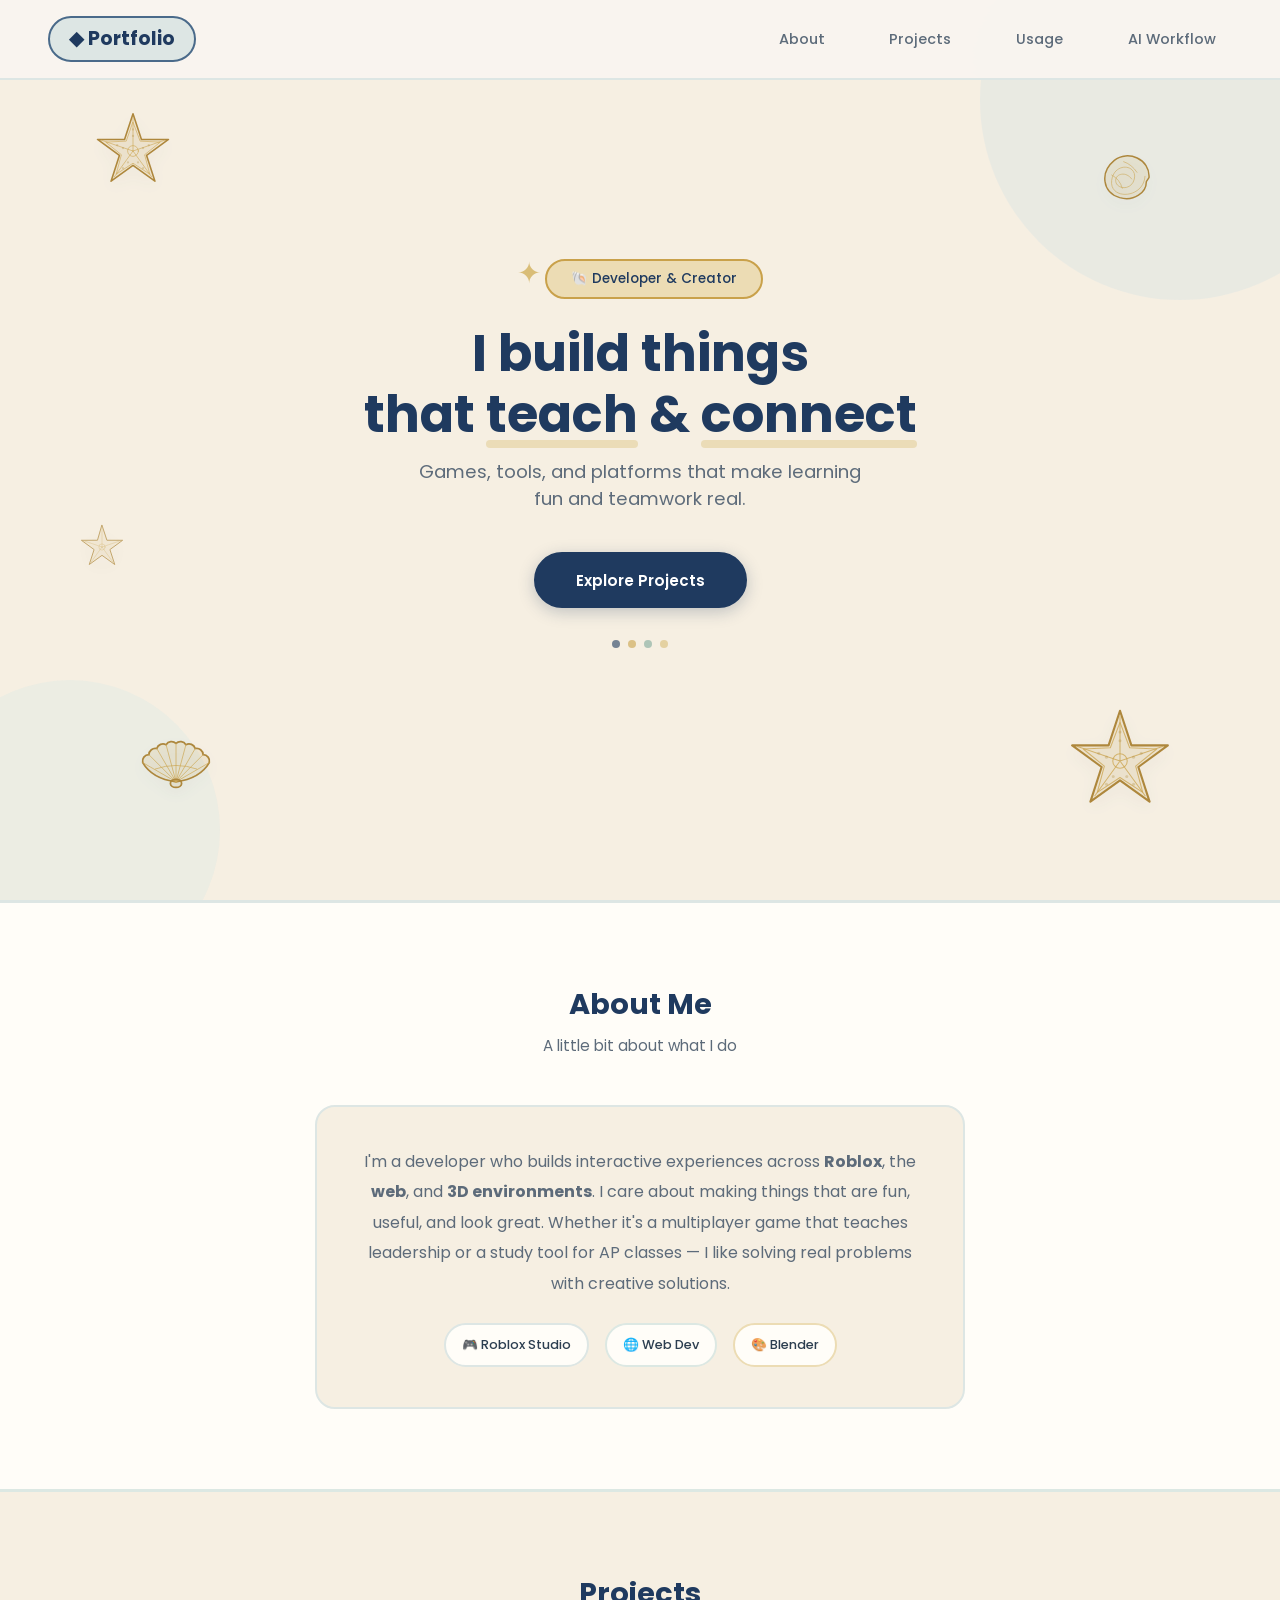
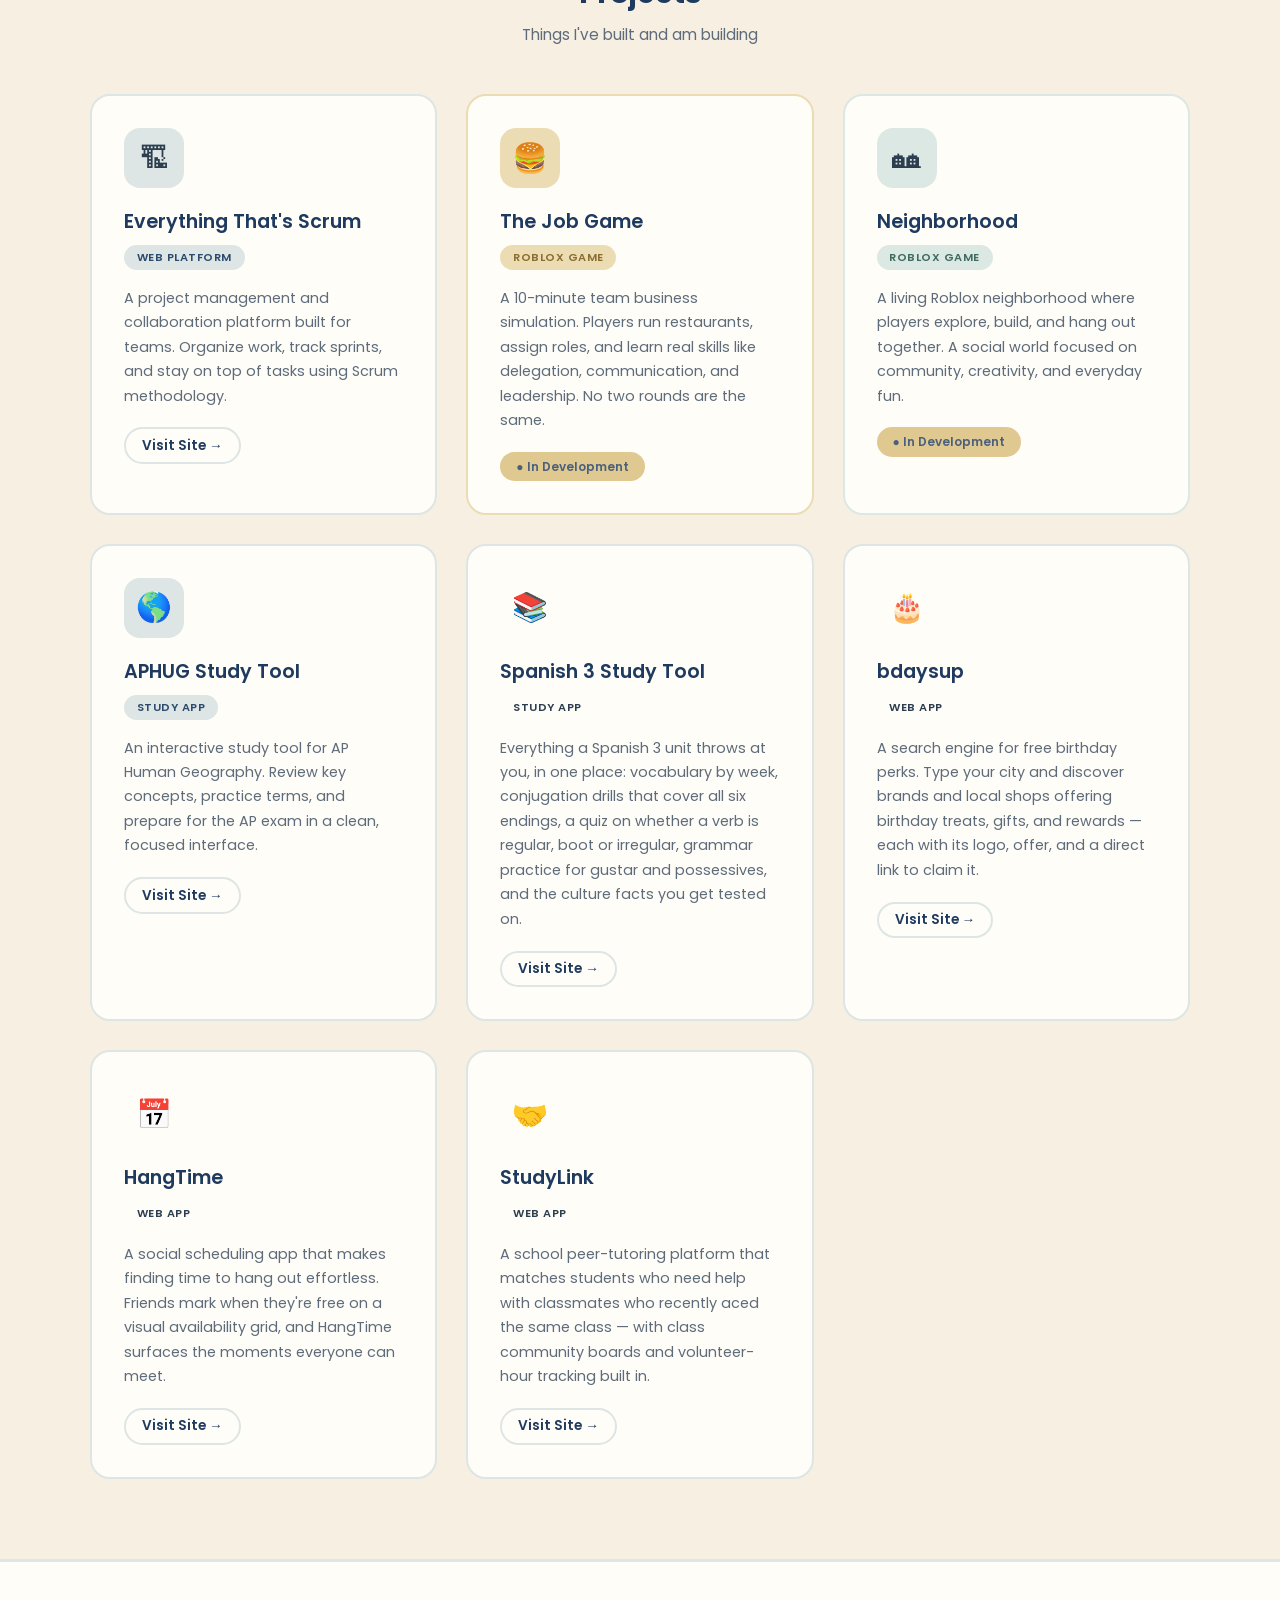
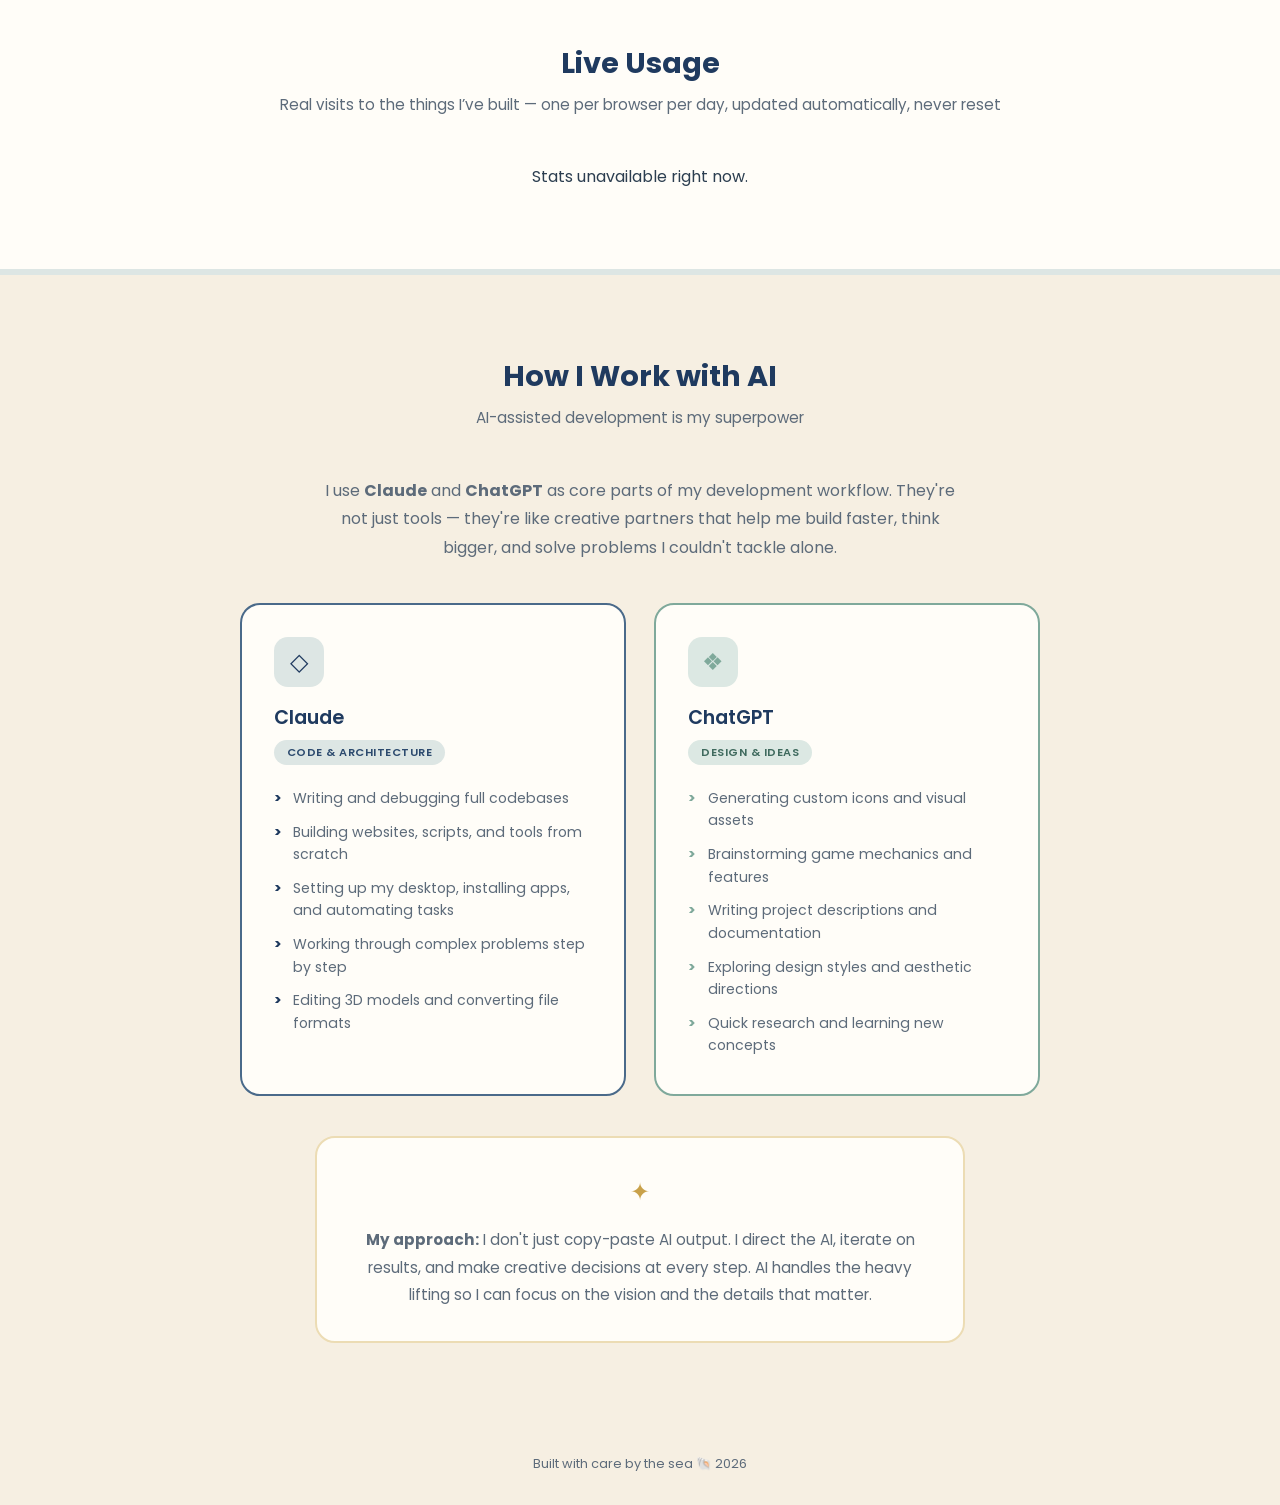
==== templates/summer/index.html @ e0b5bad0 "Save the summer design as a template before the fall redesign Co-Authored-By: Claude Opus 5.5 <norep" ====
<!DOCTYPE html>
<html lang="en">
<head>
    <meta charset="UTF-8">
    <meta name="viewport" content="width=device-width, initial-scale=1.0">
    <title>My Portfolio</title>
    <link rel="stylesheet" href="style.css?v=2">
    <link href="https://fonts.googleapis.com/css2?family=Poppins:wght@300;400;500;600;700&display=swap" rel="stylesheet">
</head>
<body>
    <nav>
        <div class="nav-brand">&#9670; Portfolio</div>
        <div class="nav-links">
            <a href="#about">About</a>
            <a href="#projects">Projects</a>
            <a href="#usage">Usage</a>
            <a href="#ai-workflow">AI Workflow</a>
        </div>
    </nav>

    <section class="hero">
        <!-- Detailed line-art starfish -->
        <svg class="deco sf1" viewBox="0 0 120 120" aria-hidden="true">
            <path class="shape" d="M60 8 L71.8 43.8 L109.5 43.9 L79 66.2 L90.6 102.1 L60 80 L29.4 102.1 L41 66.2 L10.5 43.9 L48.2 43.8 Z"/>
            <path class="trace" d="M60 20 L70 46.25 L98 47.6 L76.2 65.25 L83.5 92.4 L60 77 L36.5 92.4 L43.8 65.25 L22 47.6 L50 46.25 Z"/>
            <path class="trace" d="M60 60 L60 14 M60 60 L104 45 M60 60 L86 96 M60 60 L34 96 M60 60 L16 45"/>
            <circle class="trace" cx="60" cy="60" r="7.5"/>
            <g class="dot">
                <circle cx="60" cy="30" r="1.6"/><circle cx="60" cy="39" r="1.6"/>
                <circle cx="82" cy="52" r="1.6"/><circle cx="74" cy="56" r="1.6"/>
                <circle cx="74" cy="84" r="1.6"/><circle cx="67" cy="76" r="1.6"/>
                <circle cx="46" cy="84" r="1.6"/><circle cx="53" cy="76" r="1.6"/>
                <circle cx="38" cy="52" r="1.6"/><circle cx="46" cy="56" r="1.6"/>
            </g>
        </svg>
        <svg class="deco sf2" viewBox="0 0 120 120" aria-hidden="true">
            <path class="shape" d="M60 8 L71.8 43.8 L109.5 43.9 L79 66.2 L90.6 102.1 L60 80 L29.4 102.1 L41 66.2 L10.5 43.9 L48.2 43.8 Z"/>
            <path class="trace" d="M60 20 L70 46.25 L98 47.6 L76.2 65.25 L83.5 92.4 L60 77 L36.5 92.4 L43.8 65.25 L22 47.6 L50 46.25 Z"/>
            <path class="trace" d="M60 60 L60 14 M60 60 L104 45 M60 60 L86 96 M60 60 L34 96 M60 60 L16 45"/>
            <circle class="trace" cx="60" cy="60" r="7.5"/>
            <g class="dot">
                <circle cx="60" cy="30" r="1.6"/><circle cx="60" cy="39" r="1.6"/>
                <circle cx="82" cy="52" r="1.6"/><circle cx="74" cy="56" r="1.6"/>
                <circle cx="74" cy="84" r="1.6"/><circle cx="67" cy="76" r="1.6"/>
                <circle cx="46" cy="84" r="1.6"/><circle cx="53" cy="76" r="1.6"/>
                <circle cx="38" cy="52" r="1.6"/><circle cx="46" cy="56" r="1.6"/>
            </g>
        </svg>
        <svg class="deco sf3" viewBox="0 0 120 120" aria-hidden="true">
            <path class="shape" d="M60 8 L71.8 43.8 L109.5 43.9 L79 66.2 L90.6 102.1 L60 80 L29.4 102.1 L41 66.2 L10.5 43.9 L48.2 43.8 Z"/>
            <path class="trace" d="M60 60 L60 14 M60 60 L104 45 M60 60 L86 96 M60 60 L34 96 M60 60 L16 45"/>
            <circle class="trace" cx="60" cy="60" r="7.5"/>
        </svg>
        <!-- Ribbed scallop shell -->
        <svg class="deco shell1" viewBox="0 0 120 120" aria-hidden="true">
            <path class="shape" d="M60 96 Q 30 92 18.4 72 A8 8 0 0 1 26.1 62.1 A8 8 0 0 1 36 54.4 A8 8 0 0 1 47.6 49.6 A8 8 0 0 1 60 48 A8 8 0 0 1 72.4 49.6 A8 8 0 0 1 84 54.4 A8 8 0 0 1 93.9 62.1 A8 8 0 0 1 101.6 72 Q 90 92 60 96 Z"/>
            <path class="trace" d="M60 96 L18.4 72 M60 96 L26.1 62.1 M60 96 L36 54.4 M60 96 L47.6 49.6 M60 96 L60 48 M60 96 L72.4 49.6 M60 96 L84 54.4 M60 96 L93.9 62.1 M60 96 L101.6 72"/>
            <path class="trace" d="M34 80 Q 60 71 86 80"/>
            <ellipse class="shape" cx="60" cy="98" rx="7" ry="5"/>
        </svg>
        <!-- Spiral shell -->
        <svg class="deco shell2" viewBox="0 0 120 120" aria-hidden="true">
            <path class="shape" d="M96 64 C 98 36 64 22 44 38 C 22 56 26 86 52 94 C 74 100 92 86 92 70 Z"/>
            <path class="trace" d="M70 66 C 62 54 46 58 46 68 C 46 82 70 84 74 66 C 79 44 44 40 40 68 C 36 98 88 96 90 62"/>
            <path class="trace" d="M58 40 Q 70 44 78 56 M40 60 Q 52 66 56 80"/>
        </svg>
        <div class="hero-content">
            <span class="sparkle">&#10022;</span>
            <div class="hero-badge">&#128026; Developer &amp; Creator</div>
            <h1>I build things<br>that <span class="highlight">teach</span> &amp; <span class="highlight">connect</span></h1>
            <p class="subtitle">Games, tools, and platforms that make learning fun and teamwork real.</p>
            <a href="#projects" class="cta-btn">Explore Projects</a>
            <div class="dots">
                <div class="dot"></div>
                <div class="dot"></div>
                <div class="dot"></div>
                <div class="dot"></div>
            </div>
        </div>
    </section>

    <section id="about" class="about">
        <h2>About Me</h2>
        <p class="section-sub">A little bit about what I do</p>
        <div class="about-card">
            <p>I'm a developer who builds interactive experiences across <strong>Roblox</strong>, the <strong>web</strong>, and <strong>3D environments</strong>. I care about making things that are fun, useful, and look great. Whether it's a multiplayer game that teaches leadership or a study tool for AP classes &mdash; I like solving real problems with creative solutions.</p>
            <div class="icon-row">
                <span class="skill-badge">&#127918; Roblox Studio</span>
                <span class="skill-badge green">&#127760; Web Dev</span>
                <span class="skill-badge orange">&#127912; Blender</span>
            </div>
        </div>
    </section>

    <section id="projects" class="projects">
        <h2>Projects</h2>
        <p class="section-sub">Things I've built and am building</p>
        <div class="project-grid">

            <div class="project-card">
                <div class="project-icon-wrap">&#127959;</div>
                <h3>Everything That's Scrum</h3>
                <span class="project-tag">Web Platform</span>
                <p>A project management and collaboration platform built for teams. Organize work, track sprints, and stay on top of tasks using Scrum methodology.</p>
                <a href="https://everythingthatsscrum.meckman.org/" target="_blank" class="project-link">Visit Site &#8594;</a>
            </div>

            <div class="project-card">
                <div class="project-icon-wrap">&#127828;</div>
                <h3>The Job Game</h3>
                <span class="project-tag">Roblox Game</span>
                <p>A 10-minute team business simulation. Players run restaurants, assign roles, and learn real skills like delegation, communication, and leadership. No two rounds are the same.</p>
                <span class="project-status">&#9679; In Development</span>
            </div>

            <div class="project-card">
                <div class="project-icon-wrap">&#127960;</div>
                <h3>Neighborhood</h3>
                <span class="project-tag">Roblox Game</span>
                <p>A living Roblox neighborhood where players explore, build, and hang out together. A social world focused on community, creativity, and everyday fun.</p>
                <span class="project-status">&#9679; In Development</span>
            </div>

            <div class="project-card">
                <div class="project-icon-wrap">&#127758;</div>
                <h3>APHUG Study Tool</h3>
                <span class="project-tag">Study App</span>
                <p>An interactive study tool for AP Human Geography. Review key concepts, practice terms, and prepare for the AP exam in a clean, focused interface.</p>
                <a href="https://meckman2025.github.io/AP-HUG-Study-Tool/" target="_blank" class="project-link">Visit Site &#8594;</a>
            </div>

            <div class="project-card">
                <div class="project-icon-wrap">&#128218;</div>
                <h3>Spanish 3 Study Tool</h3>
                <span class="project-tag">Study App</span>
                <p>Everything a Spanish 3 unit throws at you, in one place: vocabulary by week, conjugation drills that cover all six endings, a quiz on whether a verb is regular, boot or irregular, grammar practice for gustar and possessives, and the culture facts you get tested on.</p>
                <a href="https://meckman2025.github.io/Spanish-3-Study-Tool/" target="_blank" class="project-link">Visit Site &#8594;</a>
            </div>

            <div class="project-card">
                <div class="project-icon-wrap">&#127874;</div>
                <h3>bdaysup</h3>
                <span class="project-tag">Web App</span>
                <p>A search engine for free birthday perks. Type your city and discover brands and local shops offering birthday treats, gifts, and rewards &mdash; each with its logo, offer, and a direct link to claim it.</p>
                <a href="https://bdaysup.vercel.app/" target="_blank" class="project-link">Visit Site &#8594;</a>
            </div>

            <div class="project-card">
                <div class="project-icon-wrap">&#128197;</div>
                <h3>HangTime</h3>
                <span class="project-tag">Web App</span>
                <p>A social scheduling app that makes finding time to hang out effortless. Friends mark when they're free on a visual availability grid, and HangTime surfaces the moments everyone can meet.</p>
                <a href="https://hangtime-omega.vercel.app/" target="_blank" class="project-link">Visit Site &#8594;</a>
            </div>

            <div class="project-card">
                <div class="project-icon-wrap">&#129309;</div>
                <h3>StudyLink</h3>
                <span class="project-tag">Web App</span>
                <p>A school peer-tutoring platform that matches students who need help with classmates who recently aced the same class &mdash; with class community boards and volunteer-hour tracking built in.</p>
                <a href="https://meckman2025.github.io/StudyLink/" target="_blank" class="project-link">Visit Site &#8594;</a>
            </div>

        </div>
    </section>

    <section id="usage" class="usage">
        <h2>Live Usage</h2>
        <p class="section-sub">Real visits to the things I&rsquo;ve built &mdash; one per browser per day, updated automatically, never reset</p>
        <div id="usage-cards">Loading&hellip;</div>
    </section>

    <section id="ai-workflow" class="ai-workflow">
        <h2>How I Work with AI</h2>
        <p class="section-sub">AI-assisted development is my superpower</p>
        <div class="ai-intro">
            <p>I use <strong>Claude</strong> and <strong>ChatGPT</strong> as core parts of my development workflow. They're not just tools &mdash; they're like creative partners that help me build faster, think bigger, and solve problems I couldn't tackle alone.</p>
        </div>
        <div class="ai-grid">
            <div class="ai-card claude">
                <div class="ai-icon-wrap">&#9671;</div>
                <h3>Claude</h3>
                <span class="ai-tag">Code &amp; Architecture</span>
                <ul>
                    <li>Writing and debugging full codebases</li>
                    <li>Building websites, scripts, and tools from scratch</li>
                    <li>Setting up my desktop, installing apps, and automating tasks</li>
                    <li>Working through complex problems step by step</li>
                    <li>Editing 3D models and converting file formats</li>
                </ul>
            </div>
            <div class="ai-card chatgpt">
                <div class="ai-icon-wrap">&#10070;</div>
                <h3>ChatGPT</h3>
                <span class="ai-tag">Design &amp; Ideas</span>
                <ul>
                    <li>Generating custom icons and visual assets</li>
                    <li>Brainstorming game mechanics and features</li>
                    <li>Writing project descriptions and documentation</li>
                    <li>Exploring design styles and aesthetic directions</li>
                    <li>Quick research and learning new concepts</li>
                </ul>
            </div>
        </div>
        <div class="ai-philosophy">
            <div class="philosophy-icon">&#10022;</div>
            <p><strong>My approach:</strong> I don't just copy-paste AI output. I direct the AI, iterate on results, and make creative decisions at every step. AI handles the heavy lifting so I can focus on the vision and the details that matter.</p>
        </div>
    </section>

    <footer>
        <p>Built with care by the sea &#128026; 2026</p>
    </footer>

    <script src="script.js?v=2"></script>
</body>
</html>
---- templates/summer/style.css ----
* {
    margin: 0;
    padding: 0;
    box-sizing: border-box;
}

:root {
    /* Coastal grandmother palette: navy + gold + beige + soft seafoam */
    --blue: #1f3a5f;          /* deep navy (primary) */
    --blue-light: #dde6e4;    /* soft seafoam-sand tint */
    --blue-soft: #4a6a8a;     /* muted navy */
    --green: #7fa99b;         /* seafoam accent */
    --green-light: #dce8e3;   /* pale seafoam */
    --orange: #c9a14a;        /* warm gold */
    --orange-light: #ecdcb4;  /* light gold/sand */
    --yellow: #d9bd77;        /* soft gold */
    --pink-soft: #d9bd77;
    --cream: #f6efe2;         /* sandy beige */
    --card: #fffdf8;          /* warm white */
    --text: #2c3e50;          /* deep slate-navy */
    --text-soft: #5d6b7a;
    --outline: #1f3a5f;       /* navy */
    --shadow: rgba(31, 58, 95, 0.12);
    --radius: 20px;
}

body {
    font-family: 'Poppins', sans-serif;
    background: linear-gradient(180deg, #f8f1e4 0%, var(--cream) 100%);
    color: var(--text);
    overflow-x: hidden;
}

/* COASTAL LINE-ART DECORATIONS (starfish + seashells) */
.deco {
    position: absolute;
    z-index: 1;
    pointer-events: none;
    opacity: 0.92;
    animation: sway 8s ease-in-out infinite;
    filter: drop-shadow(0 6px 9px rgba(31, 58, 95, 0.10));
}

/* the soft sandy "paper" body of each illustration */
.deco .shape {
    fill: rgba(201, 161, 74, 0.13);
    stroke: #a87f2f;
    stroke-width: 2.2;
    stroke-linejoin: round;
    stroke-linecap: round;
}

/* the fine traced ink lines: inner outline, ridges, growth lines */
.deco .trace {
    fill: none;
    stroke: #c9a14a;
    stroke-width: 1.1;
    stroke-linejoin: round;
    stroke-linecap: round;
    opacity: 0.8;
}

/* stippled texture dots */
.deco .dot circle { fill: #a87f2f; opacity: 0.5; }

/* placement around the hero */
.sf1    { top: 12%;   left: 7%;   width: 86px;  --rot: -14deg; animation-delay: 0s; }
.sf2    { bottom: 9%; right: 8%;  width: 116px; --rot: 16deg;  animation-delay: 1.2s; }
.sf3    { top: 58%;   left: 6%;   width: 50px;  --rot: 6deg;   animation-delay: 3s; opacity: 0.7; }
.shell1 { bottom: 11%; left: 10%; width: 96px;  --rot: -8deg;  animation-delay: 2s; }
.shell2 { top: 15%;   right: 9%;  width: 80px;  --rot: 10deg;  animation-delay: 0.6s; }

@keyframes sway {
    0%, 100% { transform: translateY(0) rotate(var(--rot, 0deg)); }
    50% { transform: translateY(-12px) rotate(calc(var(--rot, 0deg) + 5deg)); }
}

@media (max-width: 768px) {
    .sf3, .shell2 { display: none; }
    .deco { opacity: 0.7; }
}

/* NAV */
nav {
    position: fixed;
    top: 0;
    width: 100%;
    display: flex;
    justify-content: space-between;
    align-items: center;
    padding: 1rem 3rem;
    background: rgba(249, 245, 240, 0.92);
    backdrop-filter: blur(16px);
    z-index: 100;
    border-bottom: 2px solid var(--blue-light);
}

.nav-brand {
    font-size: 1.2rem;
    font-weight: 700;
    color: var(--outline);
    background: var(--blue-light);
    padding: 0.4rem 1.2rem;
    border-radius: 30px;
    border: 2px solid var(--blue-soft);
}

.nav-links a {
    text-decoration: none;
    color: var(--text-soft);
    margin-left: 1.8rem;
    font-size: 0.9rem;
    font-weight: 500;
    padding: 0.4rem 1rem;
    border-radius: 30px;
    transition: all 0.3s;
}

.nav-links a:hover {
    background: var(--blue-light);
    color: var(--text);
}

/* HERO */
.hero {
    min-height: 100vh;
    display: flex;
    align-items: center;
    justify-content: center;
    text-align: center;
    background: var(--cream);
    position: relative;
    overflow: hidden;
}

.hero::before {
    content: '';
    position: absolute;
    top: -100px;
    right: -100px;
    width: 400px;
    height: 400px;
    background: var(--blue-light);
    border-radius: 50%;
    opacity: 0.5;
}

.hero::after {
    content: '';
    position: absolute;
    bottom: -80px;
    left: -80px;
    width: 300px;
    height: 300px;
    background: var(--green-light);
    border-radius: 50%;
    opacity: 0.4;
}

.hero-content {
    position: relative;
    z-index: 2;
}

.hero-badge {
    display: inline-block;
    background: var(--orange-light);
    color: var(--outline);
    padding: 0.5rem 1.5rem;
    border-radius: 30px;
    font-size: 0.85rem;
    font-weight: 500;
    margin-bottom: 1.5rem;
    border: 2px solid var(--orange);
}

.sparkle {
    font-size: 1.8rem;
    color: var(--yellow);
    margin-bottom: 1rem;
    animation: float 3s ease-in-out infinite;
    display: inline-block;
}

@keyframes float {
    0%, 100% { transform: translateY(0); }
    50% { transform: translateY(-8px); }
}

.hero h1 {
    font-size: 3.2rem;
    font-weight: 700;
    margin-bottom: 0.8rem;
    color: var(--outline);
    line-height: 1.2;
}

.highlight {
    color: var(--blue);
    position: relative;
}

.highlight::after {
    content: '';
    position: absolute;
    bottom: 2px;
    left: 0;
    right: 0;
    height: 8px;
    background: var(--yellow);
    opacity: 0.4;
    border-radius: 4px;
    z-index: -1;
}

.subtitle {
    font-size: 1.15rem;
    color: var(--text-soft);
    font-weight: 400;
    margin-bottom: 2.5rem;
    max-width: 450px;
    margin-left: auto;
    margin-right: auto;
}

.cta-btn {
    display: inline-block;
    padding: 0.9rem 2.5rem;
    background: var(--blue);
    color: white;
    text-decoration: none;
    border-radius: 50px;
    font-weight: 600;
    font-size: 0.95rem;
    transition: all 0.3s;
    border: 2px solid var(--blue);
    box-shadow: 0 4px 16px rgba(31, 58, 95, 0.25);
}

.cta-btn:hover {
    transform: translateY(-3px);
    box-shadow: 0 8px 25px rgba(31, 58, 95, 0.35);
    background: #16293f;
}

/* DECORATIVE DOTS */
.dots {
    display: flex;
    justify-content: center;
    gap: 8px;
    margin-top: 2rem;
}

.dot {
    width: 8px;
    height: 8px;
    border-radius: 50%;
    opacity: 0.6;
}

.dot:nth-child(1) { background: var(--blue); }
.dot:nth-child(2) { background: var(--orange); }
.dot:nth-child(3) { background: var(--green); }
.dot:nth-child(4) { background: var(--yellow); }

/* SECTIONS */
section {
    padding: 5rem 3rem;
}

h2 {
    text-align: center;
    font-size: 1.8rem;
    font-weight: 700;
    margin-bottom: 0.5rem;
    color: var(--outline);
}

.section-sub {
    text-align: center;
    color: var(--text-soft);
    font-size: 0.95rem;
    margin-bottom: 3rem;
}

/* ABOUT */
.about {
    background: var(--card);
    border-top: 3px solid var(--blue-light);
    border-bottom: 3px solid var(--green-light);
}

.about-card {
    max-width: 650px;
    margin: 0 auto;
    padding: 2.5rem;
    background: var(--cream);
    border-radius: var(--radius);
    border: 2px solid var(--blue-light);
    text-align: center;
    line-height: 1.9;
    color: var(--text-soft);
    font-size: 1rem;
    position: relative;
}

.about-card .icon-row {
    display: flex;
    justify-content: center;
    gap: 1rem;
    margin-top: 1.5rem;
}

.skill-badge {
    display: inline-flex;
    align-items: center;
    gap: 0.4rem;
    background: var(--card);
    padding: 0.5rem 1rem;
    border-radius: 30px;
    font-size: 0.8rem;
    font-weight: 500;
    color: var(--text);
    border: 2px solid var(--blue-light);
}

.skill-badge.green { border-color: var(--green-light); }
.skill-badge.orange { border-color: var(--orange-light); }

/* PROJECTS */
.projects {
    background: var(--cream);
}

.project-grid {
    display: grid;
    grid-template-columns: repeat(auto-fit, minmax(320px, 1fr));
    gap: 1.8rem;
    max-width: 1100px;
    margin: 0 auto;
}

.project-card {
    background: var(--card);
    border-radius: var(--radius);
    padding: 2rem;
    border: 2px solid var(--blue-light);
    transition: transform 0.3s, box-shadow 0.3s;
    position: relative;
}

.project-card:nth-child(2) { border-color: var(--orange-light); }
.project-card:nth-child(3) { border-color: var(--green-light); }
.project-card:nth-child(4) { border-color: var(--blue-light); }

.project-card:hover {
    transform: translateY(-4px);
    box-shadow: 0 8px 30px var(--shadow);
}

.project-icon-wrap {
    width: 60px;
    height: 60px;
    border-radius: 16px;
    display: flex;
    align-items: center;
    justify-content: center;
    font-size: 1.8rem;
    margin-bottom: 1.2rem;
}

.project-card:nth-child(1) .project-icon-wrap { background: var(--blue-light); }
.project-card:nth-child(2) .project-icon-wrap { background: var(--orange-light); }
.project-card:nth-child(3) .project-icon-wrap { background: var(--green-light); }
.project-card:nth-child(4) .project-icon-wrap { background: var(--blue-light); }

.project-card h3 {
    font-size: 1.2rem;
    font-weight: 600;
    margin-bottom: 0.4rem;
    color: var(--outline);
}

.project-tag {
    display: inline-block;
    font-size: 0.7rem;
    font-weight: 600;
    text-transform: uppercase;
    letter-spacing: 0.5px;
    padding: 0.25rem 0.8rem;
    border-radius: 20px;
    margin-bottom: 1rem;
}

.project-card:nth-child(1) .project-tag { background: var(--blue-light); color: #2c4a6e; }
.project-card:nth-child(2) .project-tag { background: var(--orange-light); color: #8a6d2f; }
.project-card:nth-child(3) .project-tag { background: var(--green-light); color: #3f6a5e; }
.project-card:nth-child(4) .project-tag { background: var(--blue-light); color: #2c4a6e; }

.project-card p {
    color: var(--text-soft);
    line-height: 1.7;
    font-size: 0.9rem;
}

.project-link {
    display: inline-flex;
    align-items: center;
    gap: 0.3rem;
    margin-top: 1.2rem;
    color: var(--blue);
    text-decoration: none;
    font-weight: 600;
    font-size: 0.85rem;
    padding: 0.4rem 1rem;
    border-radius: 30px;
    transition: all 0.3s;
    border: 2px solid var(--blue-light);
}

.project-link:hover {
    background: var(--blue-light);
}

.project-status {
    display: inline-block;
    margin-top: 1.2rem;
    font-size: 0.75rem;
    font-weight: 600;
    padding: 0.35rem 1rem;
    border-radius: 20px;
    background: var(--yellow);
    color: var(--outline);
    opacity: 0.8;
}

/* AI WORKFLOW */
.ai-workflow {
    background: var(--cream);
    border-top: 3px solid var(--blue-light);
}

.ai-intro {
    max-width: 650px;
    margin: 0 auto 2.5rem;
    text-align: center;
    color: var(--text-soft);
    line-height: 1.8;
    font-size: 1rem;
}

.ai-grid {
    display: grid;
    grid-template-columns: repeat(auto-fit, minmax(300px, 1fr));
    gap: 1.8rem;
    max-width: 800px;
    margin: 0 auto 2.5rem;
}

.ai-card {
    background: var(--card);
    border-radius: var(--radius);
    padding: 2rem;
    transition: transform 0.3s, box-shadow 0.3s;
}

.ai-card.claude {
    border: 2px solid var(--blue-soft);
}

.ai-card.chatgpt {
    border: 2px solid var(--green);
}

.ai-card:hover {
    transform: translateY(-4px);
    box-shadow: 0 8px 30px var(--shadow);
}

.ai-icon-wrap {
    width: 50px;
    height: 50px;
    border-radius: 14px;
    display: flex;
    align-items: center;
    justify-content: center;
    font-size: 1.5rem;
    margin-bottom: 1rem;
}

.ai-card.claude .ai-icon-wrap {
    background: var(--blue-light);
    color: var(--blue);
}

.ai-card.chatgpt .ai-icon-wrap {
    background: var(--green-light);
    color: var(--green);
}

.ai-card h3 {
    font-size: 1.2rem;
    font-weight: 600;
    color: var(--outline);
    margin-bottom: 0.4rem;
}

.ai-tag {
    display: inline-block;
    font-size: 0.7rem;
    font-weight: 600;
    text-transform: uppercase;
    letter-spacing: 0.5px;
    padding: 0.25rem 0.8rem;
    border-radius: 20px;
    margin-bottom: 1rem;
}

.ai-card.claude .ai-tag {
    background: var(--blue-light);
    color: #2c4a6e;
}

.ai-card.chatgpt .ai-tag {
    background: var(--green-light);
    color: #3f6a5e;
}

.ai-card ul {
    list-style: none;
    padding: 0;
}

.ai-card ul li {
    color: var(--text-soft);
    font-size: 0.88rem;
    line-height: 1.6;
    padding: 0.35rem 0;
    padding-left: 1.2rem;
    position: relative;
}

.ai-card.claude ul li::before {
    content: '>';
    position: absolute;
    left: 0;
    color: var(--blue);
    font-weight: 700;
}

.ai-card.chatgpt ul li::before {
    content: '>';
    position: absolute;
    left: 0;
    color: var(--green);
    font-weight: 700;
}

.ai-philosophy {
    max-width: 650px;
    margin: 0 auto;
    text-align: center;
    padding: 2rem;
    background: var(--card);
    border-radius: var(--radius);
    border: 2px solid var(--orange-light);
    color: var(--text-soft);
    line-height: 1.8;
    font-size: 0.95rem;
}

.philosophy-icon {
    font-size: 1.5rem;
    color: var(--orange);
    margin-bottom: 0.8rem;
}

/* CONTACT */
.contact {
    background: var(--card);
    border-top: 3px solid var(--orange-light);
}

.contact-card {
    max-width: 480px;
    margin: 0 auto;
    text-align: center;
    padding: 2.5rem;
    background: var(--cream);
    border-radius: var(--radius);
    border: 2px solid var(--orange-light);
}

.contact-card p {
    color: var(--text-soft);
    margin-bottom: 1.5rem;
    font-size: 1rem;
}

.contact-btn {
    display: inline-block;
    padding: 0.7rem 1.8rem;
    background: var(--card);
    color: var(--text);
    text-decoration: none;
    border-radius: 50px;
    font-weight: 600;
    font-size: 0.85rem;
    border: 2px solid var(--blue);
    transition: all 0.3s;
}

.contact-btn:hover {
    background: var(--blue);
    color: white;
}

/* FOOTER */
footer {
    text-align: center;
    padding: 2rem;
    color: var(--text-soft);
    font-size: 0.8rem;
    background: var(--cream);
}

/* ANIMATIONS */
.fade-in {
    opacity: 0;
    transform: translateY(25px);
    transition: opacity 0.5s ease, transform 0.5s ease;
}

.fade-in.visible {
    opacity: 1;
    transform: translateY(0);
}

/* RESPONSIVE */
@media (max-width: 768px) {
    nav { padding: 0.8rem 1.5rem; }
    .nav-links a { margin-left: 0.8rem; font-size: 0.8rem; }
    .hero h1 { font-size: 2.2rem; }
    section { padding: 3rem 1.5rem; }
    .project-grid { grid-template-columns: 1fr; }
    .about-card .icon-row { flex-wrap: wrap; }
}

/* USAGE / ANALYTICS */
.usage {
    background: var(--card);
    text-align: center;
    border-top: 3px solid var(--green-light);
    border-bottom: 3px solid var(--blue-light);
}
.usage-card {
    max-width: 900px;
    margin: 0 auto;
    background: var(--card);
    border: 2px solid var(--green-light);
    border-radius: var(--radius);
    overflow: hidden;
    box-shadow: 0 8px 30px var(--shadow);
}
.usage-card iframe {
    width: 100%;
    height: 620px;
    border: 0;
    display: block;
    background: #fff;
}
.usage-link {
    display: inline-block;
    margin-top: 1.2rem;
}
.usage-card { padding: 2.6rem 1.5rem; text-align: center; }
.usage-num { font-size: 3.4rem; font-weight: 700; color: #2c4a6e; line-height: 1; }
.usage-label { margin-top: 0.6rem; color: var(--text-soft); font-weight: 500; }
.usage-sub { margin-top: 0.4rem; font-size: 0.85rem; color: var(--text-soft); }

.usage-chart { margin-top: 1.4rem; min-height: 60px; }
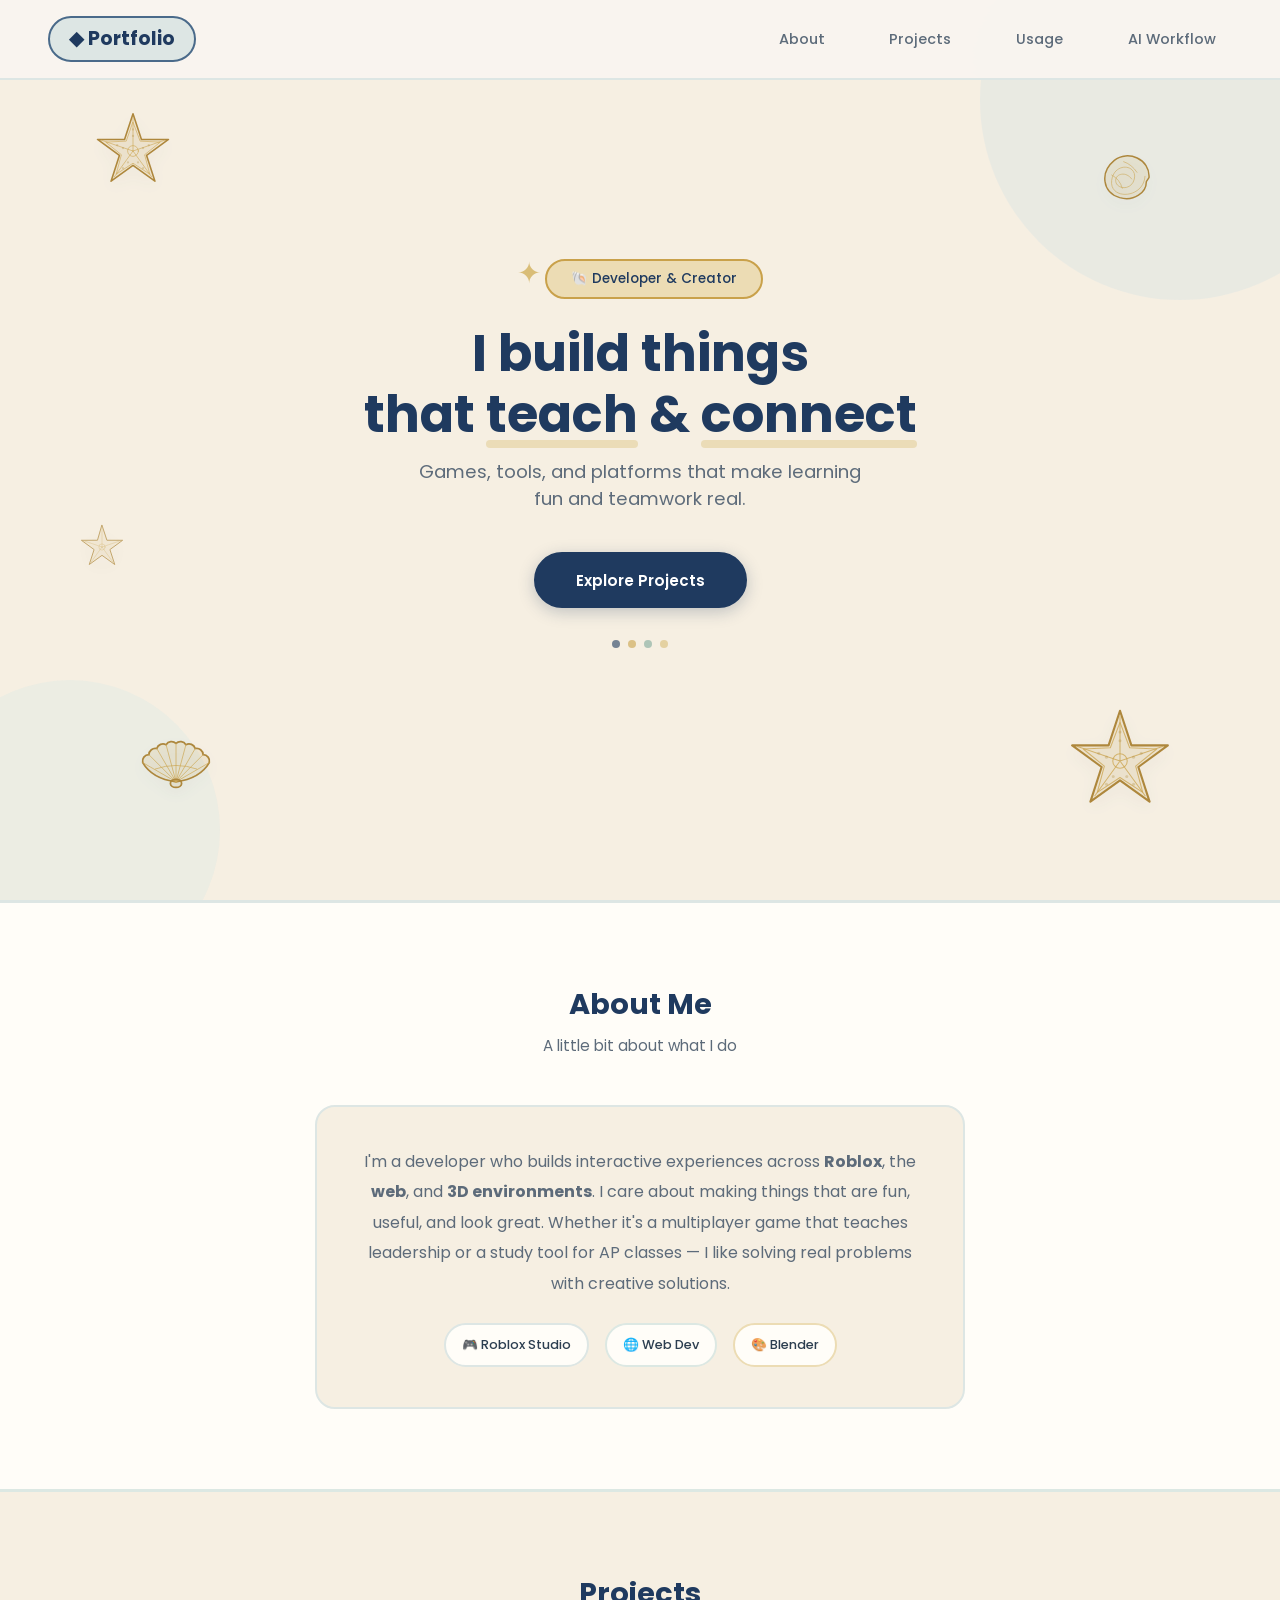
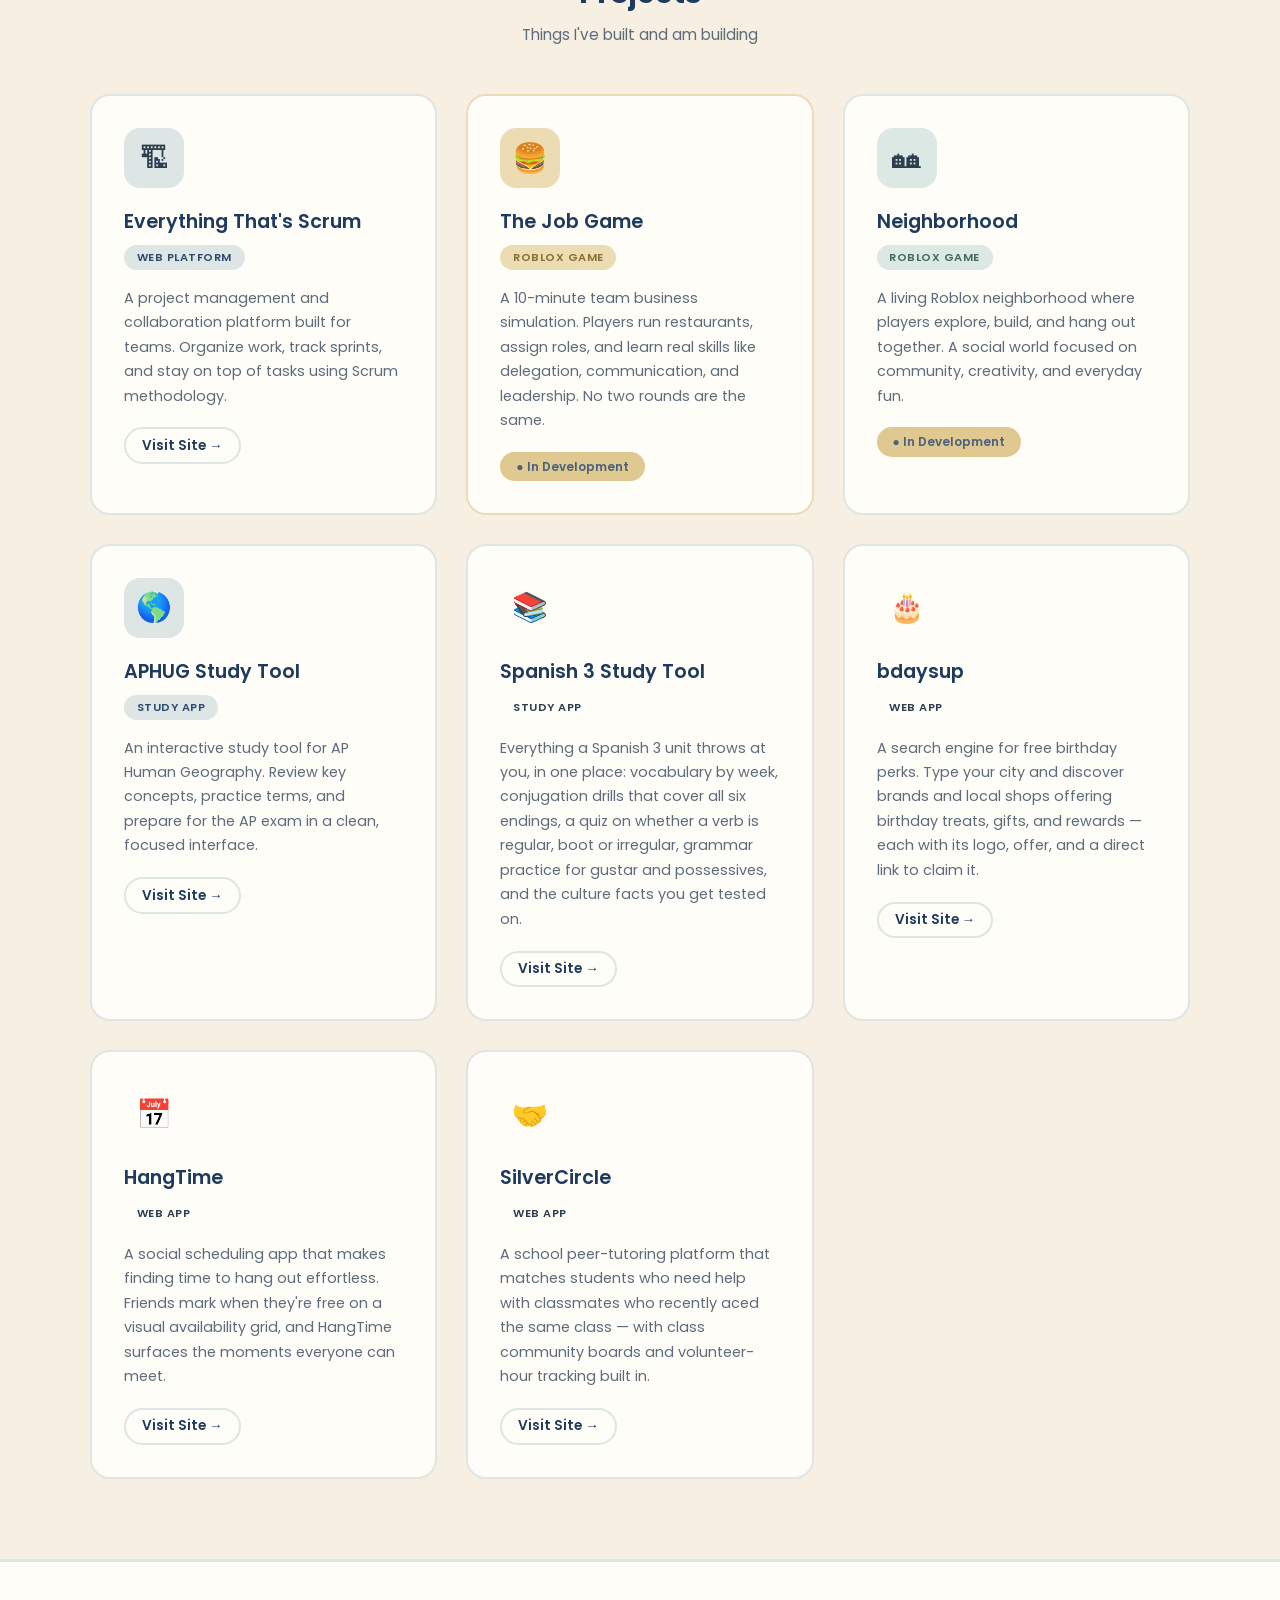
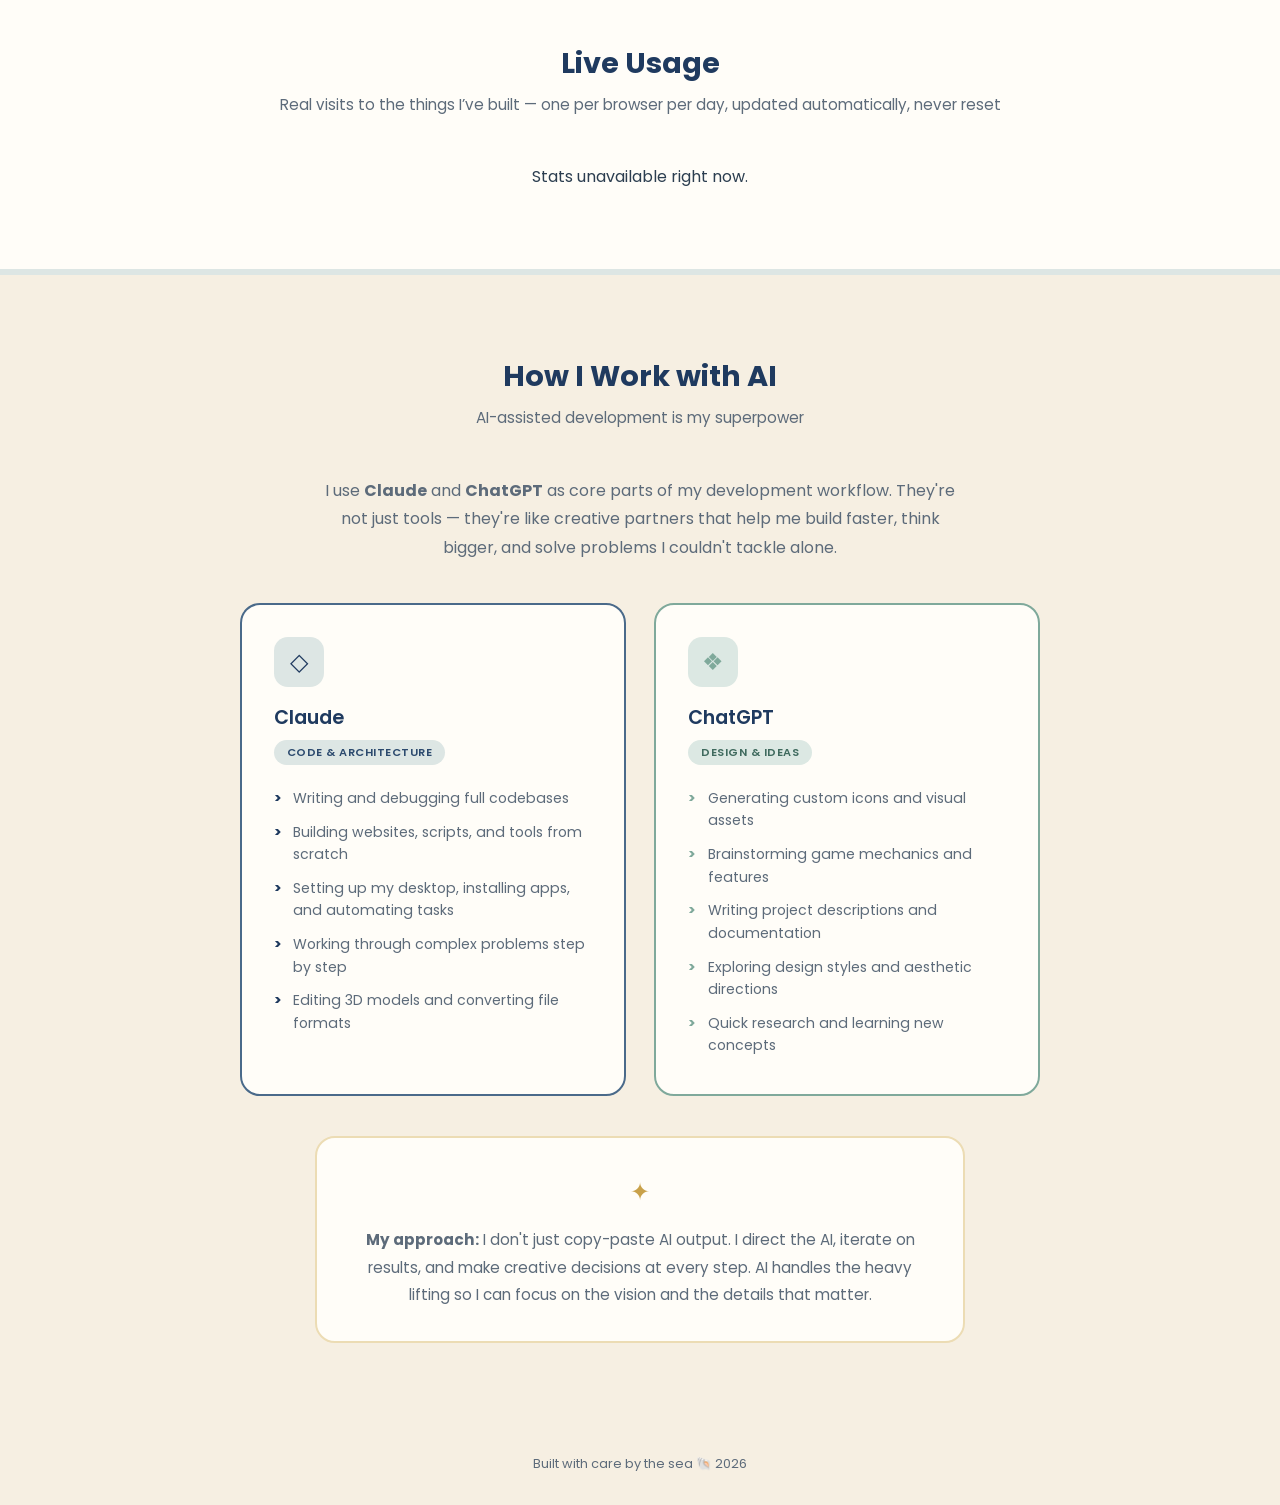
==== commit 58a8fffe: "Rename StudyLink to SilverCircle and point to its new address Co-Authored-By: Claude Opus 5.5 <norep" ====
--- a/templates/summer/index.html
+++ b/templates/summer/index.html
@@ -155,10 +155,10 @@
 
             <div class="project-card">
                 <div class="project-icon-wrap">&#129309;</div>
-                <h3>StudyLink</h3>
+                <h3>SilverCircle</h3>
                 <span class="project-tag">Web App</span>
                 <p>A school peer-tutoring platform that matches students who need help with classmates who recently aced the same class &mdash; with class community boards and volunteer-hour tracking built in.</p>
-                <a href="https://meckman2025.github.io/StudyLink/" target="_blank" class="project-link">Visit Site &#8594;</a>
+                <a href="https://meckman2025.github.io/SilverCircle/" target="_blank" class="project-link">Visit Site &#8594;</a>
             </div>
 
         </div>
